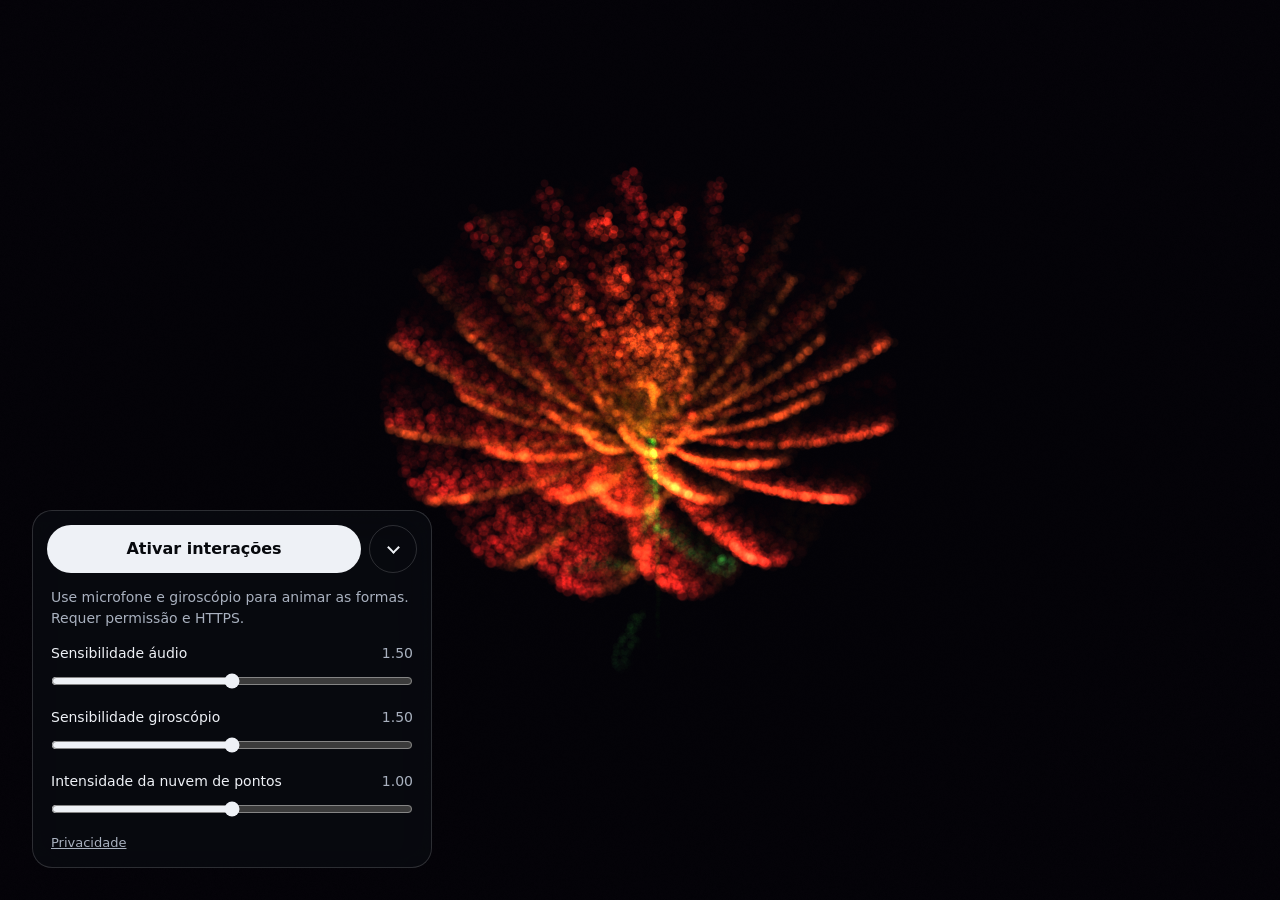
==== index.html @ 42c5b352 "init: FL0R-CLOUD a partir do estado atual do Cel-000 Repositorio limpo, sem o historico e os branche" ====
<!doctype html>
<html lang="pt-BR">
  <head>
    <meta charset="utf-8">
    <meta name="viewport" content="width=device-width, initial-scale=1, viewport-fit=cover">
    <meta name="theme-color" content="#07090d">
    <meta name="mobile-web-app-capable" content="yes">
    <meta name="description" content="v1su4rt: shaders visuais que reagem ao microfone e ao giroscópio.">
    <title>v1su4rt</title>
    <link rel="icon" href="./icon.svg" type="image/svg+xml">
    <link rel="apple-touch-icon" href="./icons/icon-192.png">
    <link rel="manifest" href="./manifest.webmanifest">
    <link rel="stylesheet" href="./assets/styles.css">
    <script src="./assets/shaders.glsl.js" defer></script>
    <script src="./assets/shaders.js" defer></script>
    <script src="./assets/interaction.js" defer></script>
    <script src="./assets/app.js" defer></script>
  </head>
  <body>
    <canvas id="stage" aria-hidden="true"></canvas>

    <section class="panel" id="panel" aria-label="Controles das interações">
      <div class="panel-head">
        <button class="button" id="interaction-toggle" type="button" aria-pressed="false">Ativar interações</button>
        <button class="collapse" id="panel-collapse" type="button" aria-expanded="true" aria-controls="panel-body" aria-label="Recolher controles"><span aria-hidden="true"></span></button>
      </div>
      <div class="panel-body" id="panel-body">
        <p class="note" id="interaction-note">Use microfone e giroscópio para animar as formas. Requer permissão e HTTPS.</p>
        <p class="status" id="interaction-status" role="status" aria-live="polite"></p>
        <div class="controls">
          <div class="control">
            <label for="audio-sens">Sensibilidade áudio</label>
            <output id="audio-sens-value" for="audio-sens">1.50</output>
            <input id="audio-sens" type="range" min="0" max="3" step="0.05" value="1.5">
          </div>
          <div class="control">
            <label for="orient-sens">Sensibilidade giroscópio</label>
            <output id="orient-sens-value" for="orient-sens">1.50</output>
            <input id="orient-sens" type="range" min="0" max="3" step="0.05" value="1.5">
          </div>
          <div class="control">
            <label for="cloud-intens">Intensidade da nuvem de pontos</label>
            <output id="cloud-intens-value" for="cloud-intens">1.00</output>
            <input id="cloud-intens" type="range" min="0" max="2" step="0.05" value="1">
          </div>
        </div>
        <a class="privacy" href="./privacy.html">Privacidade</a>
      </div>
    </section>

    <noscript><p class="noscript">Este site precisa de JavaScript para desenhar os visuais.</p></noscript>
  </body>
</html>
---- assets/styles.css ----
:root {
  color-scheme: dark;
  --ink: #07090d;
  --paper: #eef1f6;
  --muted: #a9b1bf;
  --glass: rgba(10, 13, 19, 0.62);
  --edge: rgba(238, 241, 246, 0.16);
  --pad: clamp(12px, 2.4vw, 32px);
  --font: "Avenir Next", "Segoe UI Variable Text", "Segoe UI", system-ui, -apple-system, Roboto, sans-serif;
}

* { box-sizing: border-box; }

html, body {
  height: 100%;
  margin: 0;
  overflow: hidden;
  overscroll-behavior: none;
  background: var(--ink);
  color: var(--paper);
  font-family: var(--font);
  -webkit-text-size-adjust: 100%;
}

/* o visual ocupa a tela toda; o painel fica por cima */
#stage {
  position: fixed;
  inset: 0;
  width: 100%;
  height: 100%;
  display: block;
  touch-action: none;
}

.no-webgl body,
.no-webgl {
  background: radial-gradient(120% 90% at 30% 20%, #23305a 0%, #0d1220 45%, var(--ink) 100%);
}

.panel {
  position: fixed;
  z-index: 2;
  left: max(var(--pad), env(safe-area-inset-left));
  right: max(var(--pad), env(safe-area-inset-right));
  bottom: max(var(--pad), env(safe-area-inset-bottom));
  padding: 12px;
  border: 1px solid var(--edge);
  border-radius: 20px;
  background: var(--glass);
  -webkit-backdrop-filter: blur(18px) saturate(1.3);
  backdrop-filter: blur(18px) saturate(1.3);
}

@supports not ((backdrop-filter: blur(1px)) or (-webkit-backdrop-filter: blur(1px))) {
  .panel { background: rgba(10, 13, 19, 0.9); }
}

.panel-head { display: flex; gap: 8px; align-items: stretch; }

.button {
  flex: 1;
  min-height: 48px;
  padding: 0 22px;
  border: 0;
  border-radius: 999px;
  background: var(--paper);
  color: var(--ink);
  font: 600 1rem/1 var(--font);
  cursor: pointer;
  touch-action: manipulation;
}
.button:disabled { opacity: 0.6; cursor: progress; }
.button[aria-pressed="true"] {
  background: transparent;
  color: var(--paper);
  box-shadow: inset 0 0 0 1.5px var(--paper);
}

.collapse {
  flex: none;
  width: 48px;
  min-height: 48px;
  border: 1px solid var(--edge);
  border-radius: 999px;
  background: transparent;
  color: var(--paper);
  cursor: pointer;
  display: grid;
  place-items: center;
  touch-action: manipulation;
}
.collapse span {
  width: 9px;
  height: 9px;
  border-right: 2px solid currentColor;
  border-bottom: 2px solid currentColor;
  transform: translateY(-2px) rotate(45deg);
  transition: transform 0.2s;
}
.collapse[aria-expanded="false"] span { transform: translateY(2px) rotate(-135deg); }

.panel-body { padding: 14px 4px 2px; }
.panel.is-collapsed .panel-body { display: none; }

.note {
  margin: 0;
  max-width: 46ch;
  color: var(--muted);
  font-size: 0.875rem;
  line-height: 1.5;
}

.status {
  margin: 8px 0 0;
  max-width: 46ch;
  font-size: 0.875rem;
  line-height: 1.5;
  color: var(--paper);
}
.status:empty { display: none; }
.status[data-kind="warn"] { color: #ffc98a; }

.controls { display: grid; gap: 14px; margin-top: 16px; }

.control {
  display: grid;
  grid-template-columns: 1fr auto;
  gap: 6px 12px;
  align-items: baseline;
  font-size: 0.875rem;
}
.control output { font-variant-numeric: tabular-nums; color: var(--muted); }
.control input { grid-column: 1 / -1; width: 100%; margin: 0; accent-color: var(--paper); min-height: 28px; }

.privacy {
  display: inline-block;
  margin-top: 12px;
  color: var(--muted);
  font-size: 0.8125rem;
}

:focus-visible { outline: 2px solid var(--paper); outline-offset: 3px; }

.noscript { position: fixed; top: 16px; left: 16px; right: 16px; margin: 0; z-index: 3; }

/* tablet: painel vira um cartão no canto */
@media (min-width: 640px) {
  .panel { right: auto; width: 380px; padding: 14px; }
}

/* desktop: mais respiro, o visual continua sendo o protagonista */
@media (min-width: 1024px) {
  .panel { width: 400px; bottom: max(32px, env(safe-area-inset-bottom)); left: max(32px, env(safe-area-inset-left)); }
}

/* celular deitado: painel estreito, sliders lado a lado */
@media (orientation: landscape) and (max-height: 520px) {
  .panel { right: auto; width: min(520px, 62vw); padding: 10px; }
  .panel-body { padding-top: 10px; }
  .controls { grid-template-columns: 1fr 1fr; gap: 16px; margin-top: 10px; }
  .button, .collapse { min-height: 44px; }
}

@media (prefers-reduced-motion: reduce) {
  .collapse span { transition: none; }
}
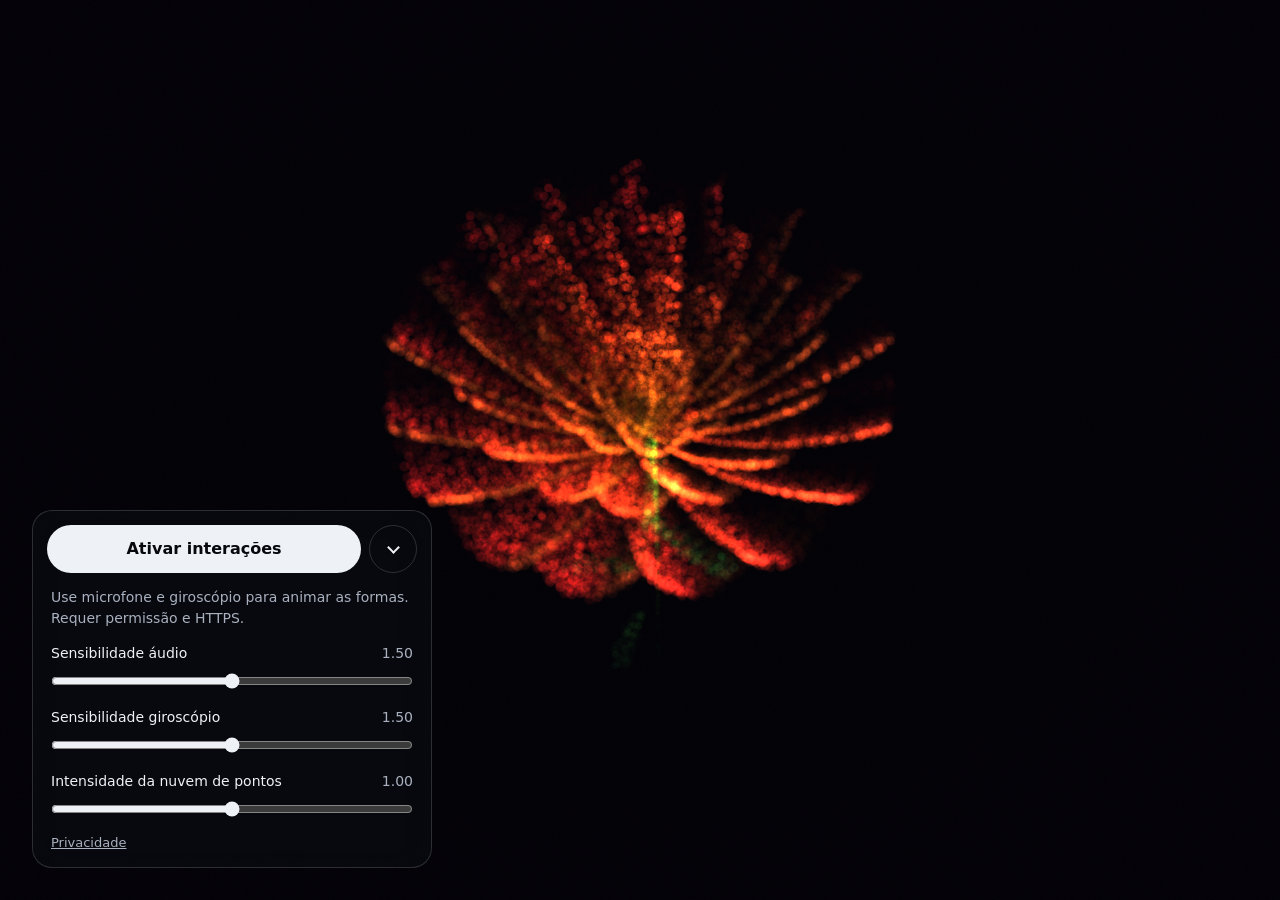
==== commit 40bf8640: "chore: renomear o projeto de v1su4rt para FL0R-CLOUD nos nomes visiveis Mudou apenas titulo, meta de" ====
--- a/index.html
+++ b/index.html
@@ -5,8 +5,8 @@
     <meta name="viewport" content="width=device-width, initial-scale=1, viewport-fit=cover">
     <meta name="theme-color" content="#07090d">
     <meta name="mobile-web-app-capable" content="yes">
-    <meta name="description" content="v1su4rt: shaders visuais que reagem ao microfone e ao giroscópio.">
-    <title>v1su4rt</title>
+    <meta name="description" content="FL0R-CLOUD: shaders visuais que reagem ao microfone e ao giroscópio.">
+    <title>FL0R-CLOUD</title>
     <link rel="icon" href="./icon.svg" type="image/svg+xml">
     <link rel="apple-touch-icon" href="./icons/icon-192.png">
     <link rel="manifest" href="./manifest.webmanifest">
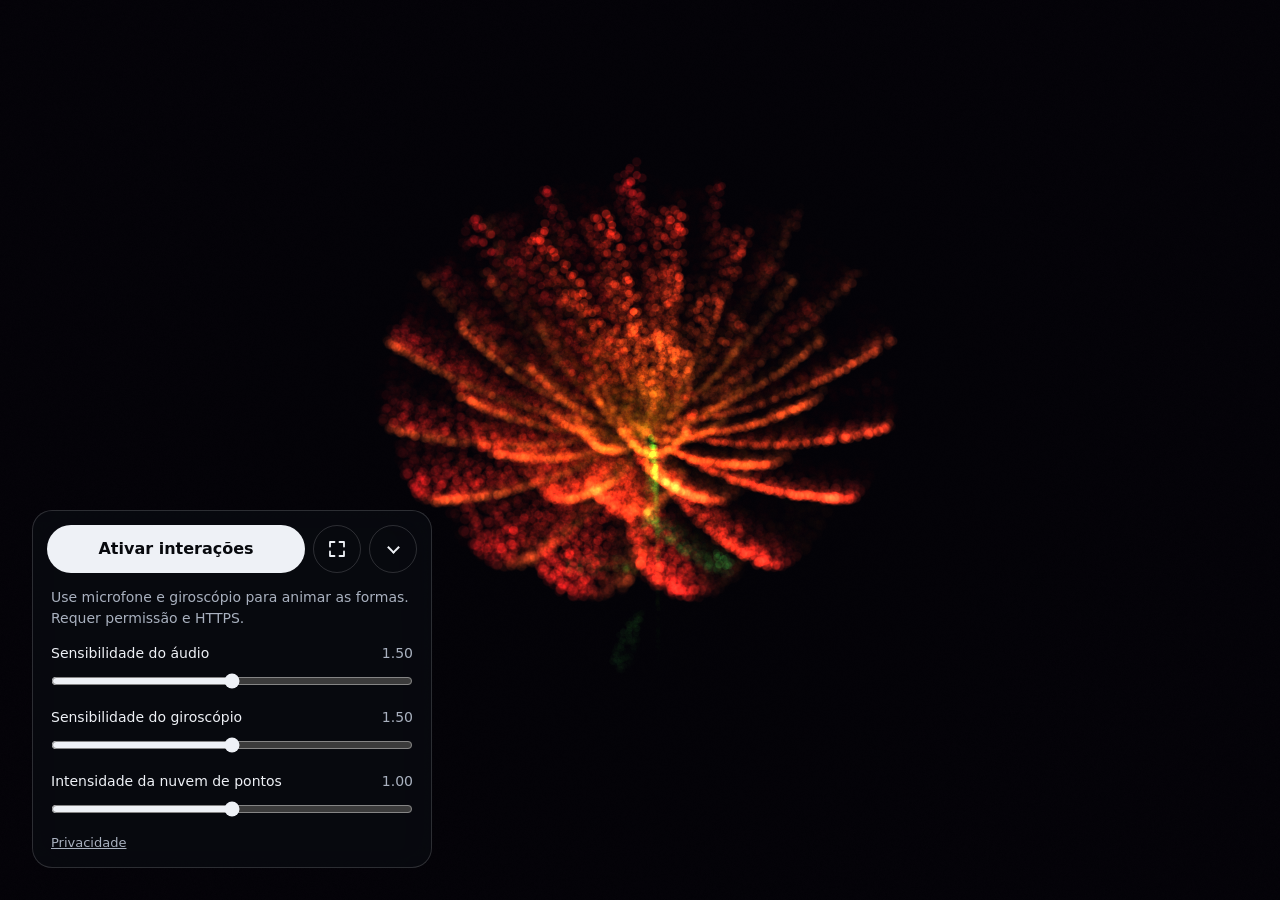
==== commit 1d4b01f1: "feat: retrato sem corte, escuta auto-normalizada, tela cheia e medidor (v1su4rt-v14) A prioridade er" ====
--- a/index.html
+++ b/index.html
@@ -22,19 +22,28 @@
     <section class="panel" id="panel" aria-label="Controles das interações">
       <div class="panel-head">
         <button class="button" id="interaction-toggle" type="button" aria-pressed="false">Ativar interações</button>
+        <button class="icon-btn" id="fullscreen-toggle" type="button" aria-pressed="false" aria-label="Tela cheia">
+          <svg class="ico" viewBox="0 0 20 20" width="20" height="20" fill="none" stroke="currentColor" stroke-width="1.8" stroke-linecap="round" stroke-linejoin="round" aria-hidden="true">
+            <path class="ico-out" d="M3 7.5V3h4.5M17 7.5V3h-4.5M3 12.5V17h4.5M17 12.5V17h-4.5"/>
+            <path class="ico-in" d="M8 3v5H3M12 3v5h5M8 17v-5H3M12 17v-5h5"/>
+          </svg>
+        </button>
         <button class="collapse" id="panel-collapse" type="button" aria-expanded="true" aria-controls="panel-body" aria-label="Recolher controles"><span aria-hidden="true"></span></button>
+      </div>
+      <div class="meter" role="img" aria-label="Nível do microfone">
+        <span class="meter-fill" id="meter-fill"></span>
       </div>
       <div class="panel-body" id="panel-body">
         <p class="note" id="interaction-note">Use microfone e giroscópio para animar as formas. Requer permissão e HTTPS.</p>
         <p class="status" id="interaction-status" role="status" aria-live="polite"></p>
         <div class="controls">
           <div class="control">
-            <label for="audio-sens">Sensibilidade áudio</label>
+            <label for="audio-sens">Sensibilidade do áudio</label>
             <output id="audio-sens-value" for="audio-sens">1.50</output>
             <input id="audio-sens" type="range" min="0" max="3" step="0.05" value="1.5">
           </div>
           <div class="control">
-            <label for="orient-sens">Sensibilidade giroscópio</label>
+            <label for="orient-sens">Sensibilidade do giroscópio</label>
             <output id="orient-sens-value" for="orient-sens">1.50</output>
             <input id="orient-sens" type="range" min="0" max="3" step="0.05" value="1.5">
           </div>
--- a/assets/styles.css
+++ b/assets/styles.css
@@ -49,7 +49,15 @@
   background: var(--glass);
   -webkit-backdrop-filter: blur(18px) saturate(1.3);
   backdrop-filter: blur(18px) saturate(1.3);
-}
+  /* Numa janela baixa — celular deitado, celular com a barra do navegador à
+     vista — o corpo do painel não pode empurrar os botões para fora da tela:
+     limita-se a altura e é o corpo que passa a levar scroll. */
+  display: flex;
+  flex-direction: column;
+  max-height: calc(100vh - var(--pad) * 2 - env(safe-area-inset-top) - 8px);
+  max-height: calc(100dvh - var(--pad) * 2 - env(safe-area-inset-top) - 8px);
+}
+.panel-head, .meter { flex: none; }
 
 @supports not ((backdrop-filter: blur(1px)) or (-webkit-backdrop-filter: blur(1px))) {
   .panel { background: rgba(10, 13, 19, 0.9); }
@@ -89,6 +97,27 @@
   place-items: center;
   touch-action: manipulation;
 }
+
+/* mesmo molde da .collapse: dois botões redondos de 48 px no canto do painel */
+.icon-btn {
+  flex: none;
+  width: 48px;
+  min-height: 48px;
+  border: 1px solid var(--edge);
+  border-radius: 999px;
+  background: transparent;
+  color: var(--paper);
+  cursor: pointer;
+  display: grid;
+  place-items: center;
+  touch-action: manipulation;
+}
+.icon-btn[aria-pressed="true"] { box-shadow: inset 0 0 0 1.5px var(--paper); }
+.icon-btn .ico { display: block; }
+/* um glifo por estado: cantos para fora = entrar, cantos para dentro = sair */
+.icon-btn .ico-in { display: none; }
+.icon-btn[aria-pressed="true"] .ico-in { display: inline; }
+.icon-btn[aria-pressed="true"] .ico-out { display: none; }
 .collapse span {
   width: 9px;
   height: 9px;
@@ -99,8 +128,31 @@
 }
 .collapse[aria-expanded="false"] span { transform: translateY(2px) rotate(-135deg); }
 
-.panel-body { padding: 14px 4px 2px; }
+.panel-body { padding: 14px 4px 2px; overflow-y: auto; overscroll-behavior: contain; min-height: 0; }
 .panel.is-collapsed .panel-body { display: none; }
+
+/* Medidor do microfone. Vive fora do .panel-body de propósito: com o painel
+   recolhido é a única coisa que diz se o som está a entrar ou não. Só aparece
+   com o microfone ativo, para não prometer um leitura que não existe.
+   O preenchimento é um transform: scaleX() atualizado pelo rAF — nada de
+   transição CSS por cima, que borraria o ataque das batidas. */
+.meter {
+  display: none;
+  position: relative;
+  height: 6px;
+  margin: 12px 2px 0;
+  border-radius: 999px;
+  background: rgba(238, 241, 246, 0.14);
+  overflow: hidden;
+}
+.meter-fill {
+  position: absolute;
+  inset: 0;
+  transform-origin: 0 50%;
+  transform: scaleX(0);
+  background: linear-gradient(90deg, #6fd6a4, var(--paper));
+}
+.panel.has-audio .meter { display: block; }
 
 .note {
   margin: 0;
@@ -158,7 +210,7 @@
   .panel { right: auto; width: min(520px, 62vw); padding: 10px; }
   .panel-body { padding-top: 10px; }
   .controls { grid-template-columns: 1fr 1fr; gap: 16px; margin-top: 10px; }
-  .button, .collapse { min-height: 44px; }
+  .button, .collapse, .icon-btn { min-height: 44px; }
 }
 
 @media (prefers-reduced-motion: reduce) {
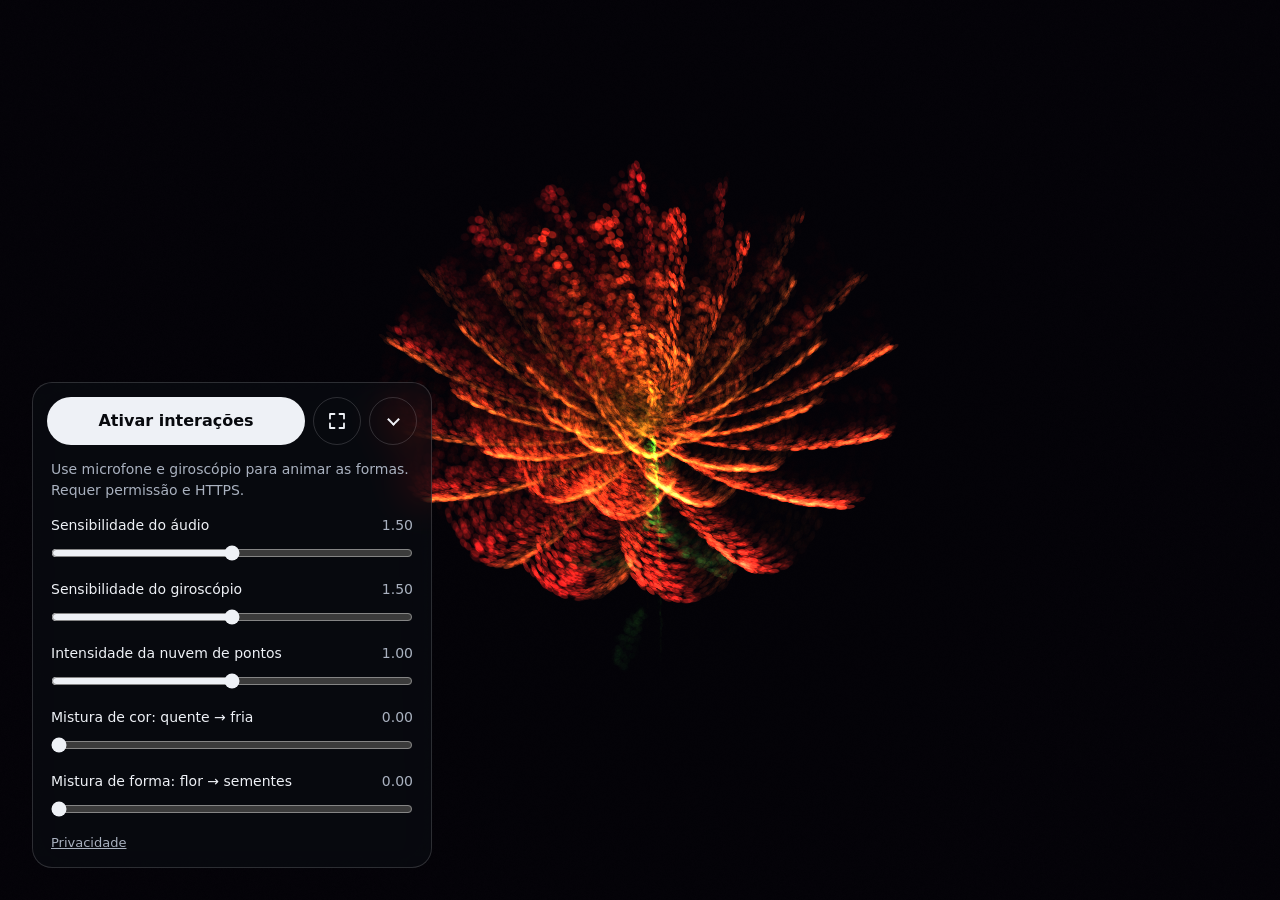
==== commit b8fcd1b8: "feat: mistura de cor e forma — paleta fria por Rodrigues e cabeça de sementes de Vogel (v1su4rt-v18)" ====
--- a/index.html
+++ b/index.html
@@ -52,6 +52,16 @@
             <output id="cloud-intens-value" for="cloud-intens">1.00</output>
             <input id="cloud-intens" type="range" min="0" max="2" step="0.05" value="1">
           </div>
+          <div class="control">
+            <label for="mix-cor">Mistura de cor: quente → fria</label>
+            <output id="mix-cor-value" for="mix-cor">0.00</output>
+            <input id="mix-cor" type="range" min="0" max="1" step="0.02" value="0">
+          </div>
+          <div class="control">
+            <label for="mix-form">Mistura de forma: flor → sementes</label>
+            <output id="mix-form-value" for="mix-form">0.00</output>
+            <input id="mix-form" type="range" min="0" max="1" step="0.02" value="0">
+          </div>
         </div>
         <a class="privacy" href="./privacy.html">Privacidade</a>
       </div>
